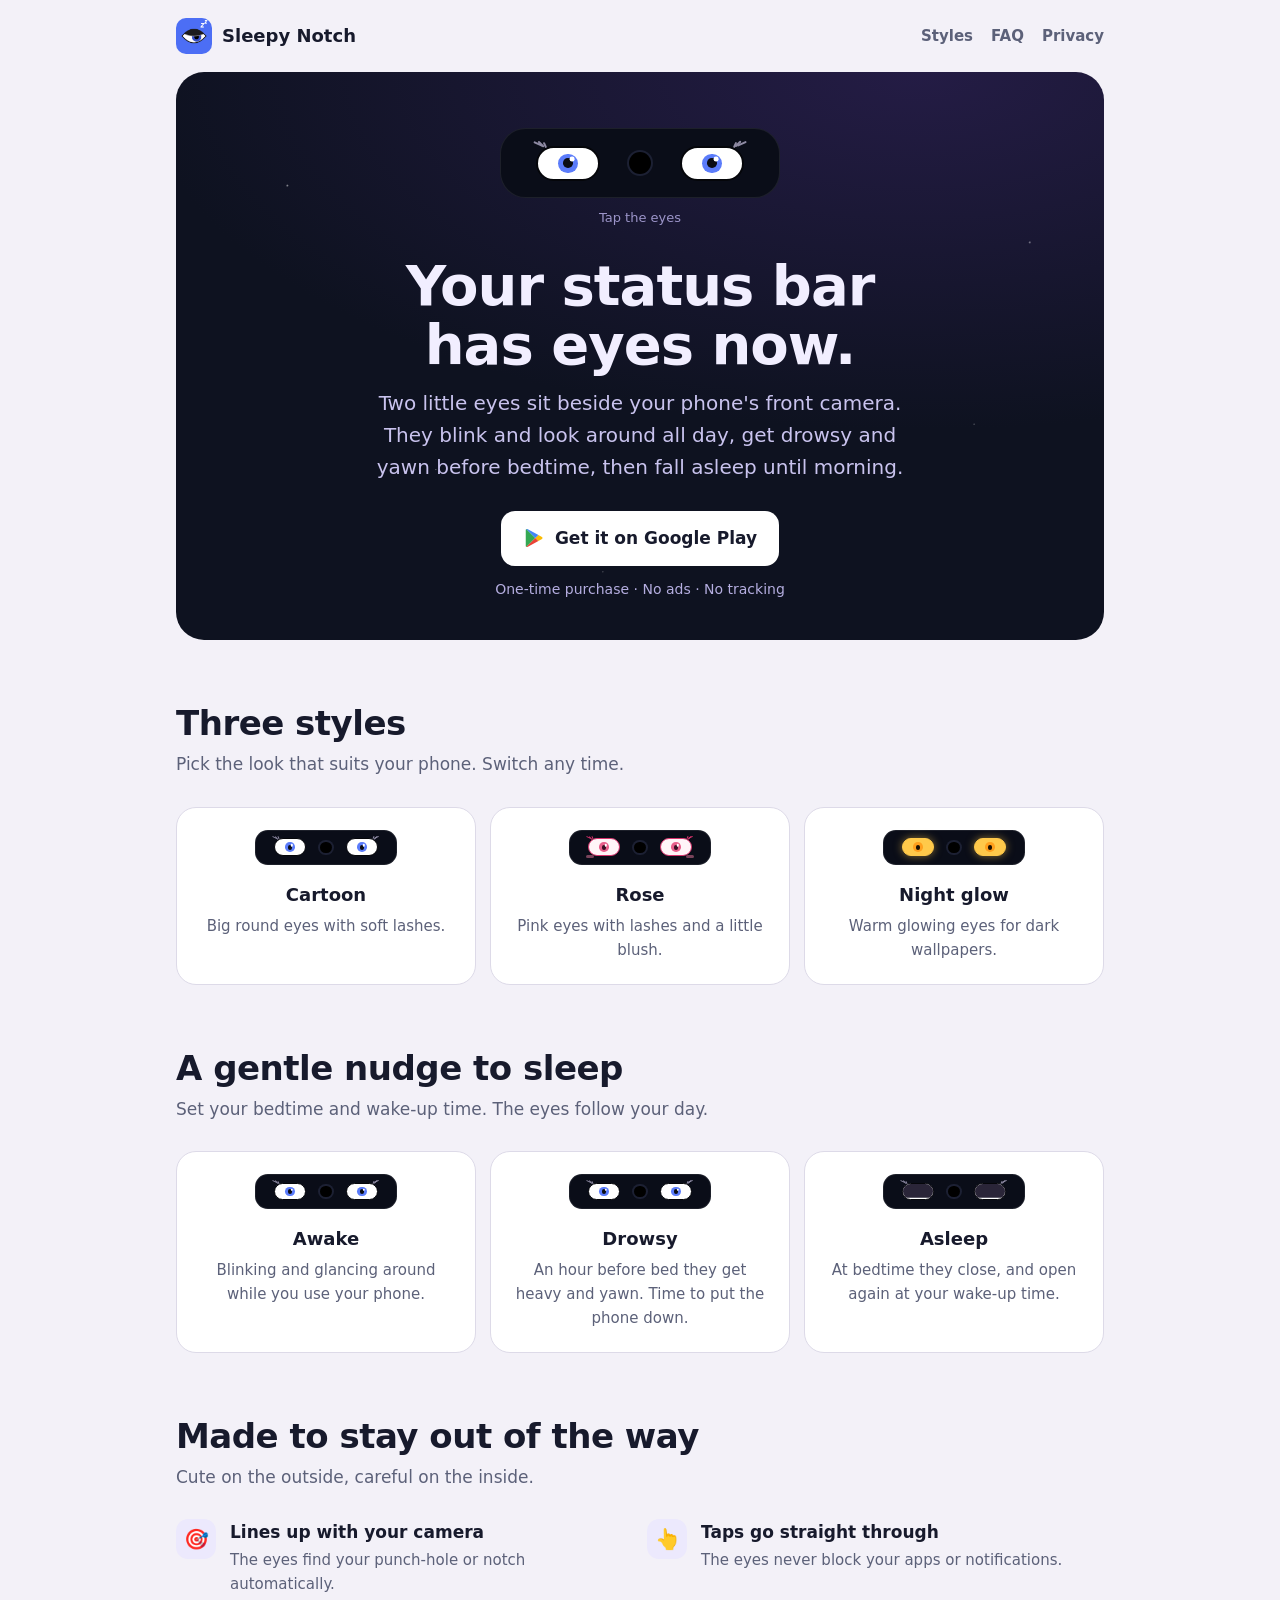
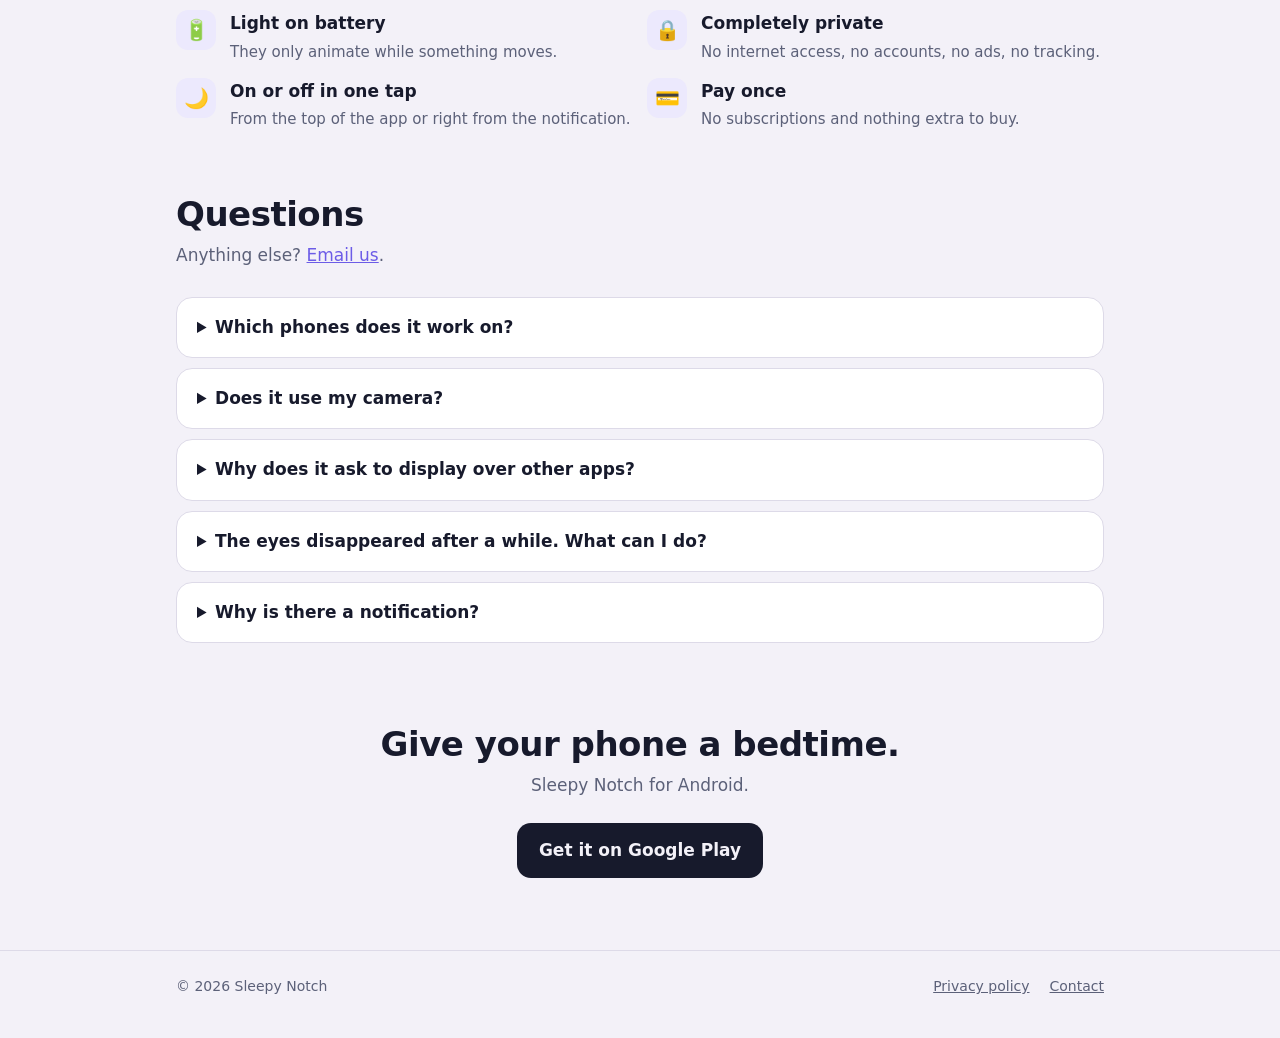
==== index.html @ b6901e7a "Sleepy Notch website: home page and privacy policy Co-Authored-By: Claude Opus 5.5 <noreply@anthropi" ====
<!doctype html>
<html lang="en">
<head>
<meta charset="utf-8">
<meta name="viewport" content="width=device-width, initial-scale=1">
<title>Sleepy Notch: eyes beside your camera</title>
<meta name="description" content="Cute eyes beside your phone's camera that blink, yawn and fall asleep at your bedtime. For Android.">
<meta name="theme-color" content="#0E1220">
<meta property="og:title" content="Sleepy Notch">
<meta property="og:description" content="Cute eyes beside your camera that blink, yawn and fall asleep at your bedtime.">
<meta property="og:image" content="assets/feature-graphic.png">
<link rel="icon" href="assets/icon.png">
<link rel="stylesheet" href="assets/style.css">
</head>
<body>
<div class="wrap">
  <header class="top">
    <a class="brand" href="./"><img src="assets/icon.png" alt="">Sleepy Notch</a>
    <nav>
      <a class="hide-sm" href="#styles">Styles</a>
      <a class="hide-sm" href="#faq">FAQ</a>
      <a href="privacy-policy.html">Privacy</a>
    </nav>
  </header>

  <main>
    <div class="hero">
      <span class="bar" style="--s:1.6" aria-label="Two cartoon eyes beside a camera. Tap to blink."></span>
      <p class="hint">Tap the eyes</p>
      <h1>Your status bar<br>has eyes now.</h1>
      <p class="lead">Two little eyes sit beside your phone's front camera. They blink and look around all day,
        get drowsy and yawn before bedtime, then fall asleep until morning.</p>
      <a class="play" href="https://play.google.com/store/apps/details?id=com.orbix.sleepynotch">
        <svg viewBox="0 0 24 24" aria-hidden="true"><path fill="#34A853" d="M3.6 2.3 13.4 12l-9.8 9.7c-.4-.2-.6-.6-.6-1.1V3.4c0-.5.2-.9.6-1.1Z"/><path fill="#FBBC04" d="m16.8 8.6-3.4 3.4 3.4 3.4 3.9-2.2c.8-.5.8-1.7 0-2.2l-3.9-2.4Z"/><path fill="#4285F4" d="M3.6 2.3c.3-.2.8-.2 1.2 0l12 6.3-3.4 3.4-9.8-9.7Z"/><path fill="#EA4335" d="M13.4 12l3.4 3.4-12 6.3c-.4.2-.9.2-1.2 0l9.8-9.7Z"/></svg>
        Get it on Google Play
      </a>
      <span class="price">One-time purchase · No ads · No tracking</span>
    </div>

    <section id="styles">
      <h2>Three styles</h2>
      <p class="sub">Pick the look that suits your phone. Switch any time.</p>
      <div class="styles">
        <div class="card style-card">
          <span class="bar" aria-label="Cartoon eyes"></span>
          <h3>Cartoon</h3>
          <p>Big round eyes with soft lashes.</p>
        </div>
        <div class="card style-card">
          <span class="bar rose" aria-label="Rose eyes"></span>
          <h3>Rose</h3>
          <p>Pink eyes with lashes and a little blush.</p>
        </div>
        <div class="card style-card">
          <span class="bar glow" aria-label="Night glow eyes"></span>
          <h3>Night glow</h3>
          <p>Warm glowing eyes for dark wallpapers.</p>
        </div>
      </div>
    </section>

    <section>
      <h2>A gentle nudge to sleep</h2>
      <p class="sub">Set your bedtime and wake-up time. The eyes follow your day.</p>
      <div class="day">
        <div class="card">
          <span class="bar" aria-label="Awake eyes"></span>
          <h3>Awake</h3>
          <p>Blinking and glancing around while you use your phone.</p>
        </div>
        <div class="card">
          <span class="bar drowsy" aria-label="Drowsy eyes"></span>
          <h3>Drowsy</h3>
          <p>An hour before bed they get heavy and yawn. Time to put the phone down.</p>
        </div>
        <div class="card">
          <span class="bar sleepy" aria-label="Sleeping eyes"></span>
          <h3>Asleep</h3>
          <p>At bedtime they close, and open again at your wake-up time.</p>
        </div>
      </div>
    </section>

    <section>
      <h2>Made to stay out of the way</h2>
      <p class="sub">Cute on the outside, careful on the inside.</p>
      <div class="features">
        <div class="feature"><div class="icon" aria-hidden="true">🎯</div><div><h3>Lines up with your camera</h3><p>The eyes find your punch-hole or notch automatically.</p></div></div>
        <div class="feature"><div class="icon" aria-hidden="true">👆</div><div><h3>Taps go straight through</h3><p>The eyes never block your apps or notifications.</p></div></div>
        <div class="feature"><div class="icon" aria-hidden="true">🔋</div><div><h3>Light on battery</h3><p>They only animate while something moves.</p></div></div>
        <div class="feature"><div class="icon" aria-hidden="true">🔒</div><div><h3>Completely private</h3><p>No internet access, no accounts, no ads, no tracking.</p></div></div>
        <div class="feature"><div class="icon" aria-hidden="true">🌙</div><div><h3>On or off in one tap</h3><p>From the top of the app or right from the notification.</p></div></div>
        <div class="feature"><div class="icon" aria-hidden="true">💳</div><div><h3>Pay once</h3><p>No subscriptions and nothing extra to buy.</p></div></div>
      </div>
    </section>

    <section id="faq">
      <h2>Questions</h2>
      <p class="sub">Anything else? <a href="mailto:shahzeb61518@gmail.com?subject=Sleepy%20Notch">Email us</a>.</p>
      <details>
        <summary>Which phones does it work on?</summary>
        <p>Android phones with a punch-hole or notch camera at the top of the screen.</p>
      </details>
      <details>
        <summary>Does it use my camera?</summary>
        <p>No. The eyes are drawn beside the camera hole. The camera is never opened.</p>
      </details>
      <details>
        <summary>Why does it ask to display over other apps?</summary>
        <p>That's how the eyes stay visible while you use other apps. Your taps still go to the app underneath.</p>
      </details>
      <details>
        <summary>The eyes disappeared after a while. What can I do?</summary>
        <p>Some phones stop background apps to save battery. In Sleepy Notch, tap <strong>Battery</strong> and set it to
          <strong>Unrestricted</strong>. On Xiaomi, Redmi and POCO phones, also allow <strong>Autostart</strong> and
          <strong>Pop-ups in background</strong> from the app.</p>
      </details>
      <details>
        <summary>Why is there a notification?</summary>
        <p>Android requires one while an app keeps something on screen. You can turn the eyes off right from it.</p>
      </details>
    </section>

    <div class="cta">
      <h2>Give your phone a bedtime.</h2>
      <p class="sub" style="margin: 0 auto 24px">Sleepy Notch for Android.</p>
      <a class="play" style="background: var(--text); color: var(--bg)" href="https://play.google.com/store/apps/details?id=com.orbix.sleepynotch">Get it on Google Play</a>
    </div>
  </main>
</div>

<footer>
  <div class="wrap">
    <span>© 2026 Sleepy Notch</span>
    <nav>
      <a href="privacy-policy.html">Privacy policy</a>
      <a href="mailto:shahzeb61518@gmail.com?subject=Sleepy%20Notch">Contact</a>
    </nav>
  </div>
</footer>
<script src="assets/eyes.js"></script>
</body>
</html>
---- assets/style.css ----
:root {
  --bg: #F3F1F8;
  --surface: #FFFFFF;
  --text: #171A2C;
  --muted: #5C6179;
  --border: #DDDAE8;
  --accent: #6C5CE7;
  --accent-soft: #ECE9FD;
  --rose: #D6336C;
  --night-1: #0E1220;
  --night-2: #241C45;
}
@media (prefers-color-scheme: dark) {
  :root {
    --bg: #0D1020;
    --surface: #161A2E;
    --text: #ECEEF6;
    --muted: #9EA4BE;
    --border: #2A2F4A;
    --accent: #A79BFF;
    --accent-soft: #231F45;
  }
}

* { box-sizing: border-box; }
html { -webkit-text-size-adjust: 100%; }
body {
  margin: 0;
  background: var(--bg);
  color: var(--text);
  font: 17px/1.6 system-ui, -apple-system, "Segoe UI", Roboto, sans-serif;
}
img { max-width: 100%; display: block; }
a { color: var(--accent); }
.wrap { max-width: 960px; margin: 0 auto; padding: 0 16px; }

/* Header */
.top { display: flex; align-items: center; justify-content: space-between; padding: 18px 0; }
.brand { display: flex; align-items: center; gap: 10px; color: inherit; text-decoration: none; font-weight: 800; font-size: 18px; }
.brand img { width: 36px; height: 36px; border-radius: 10px; }
.top nav { display: flex; gap: 18px; font-size: 15px; }
.top nav a { color: var(--muted); text-decoration: none; font-weight: 600; }
.top nav a:hover { color: var(--text); }

/* Hero */
.hero {
  background: radial-gradient(120% 90% at 80% 0%, var(--night-2), var(--night-1) 70%);
  color: #F1EEFF;
  border-radius: 28px;
  padding: 56px 24px 40px;
  text-align: center;
  position: relative;
  overflow: hidden;
}
.hero::before {
  /* A few stars. */
  content: "";
  position: absolute;
  inset: 0;
  background-image:
    radial-gradient(1.5px 1.5px at 12% 20%, #fff8, transparent),
    radial-gradient(1px 1px at 28% 70%, #fff6, transparent),
    radial-gradient(1.5px 1.5px at 64% 18%, #fff8, transparent),
    radial-gradient(1px 1px at 86% 62%, #fff6, transparent),
    radial-gradient(1px 1px at 46% 88%, #fff5, transparent),
    radial-gradient(1.5px 1.5px at 92% 30%, #fff7, transparent);
  pointer-events: none;
}
.hero > * { position: relative; }
.hero h1 { font-size: clamp(34px, 7vw, 56px); line-height: 1.05; letter-spacing: -1px; margin: 28px 0 12px; }
.hero p.lead { font-size: clamp(17px, 2.6vw, 20px); color: #C9C3EE; max-width: 560px; margin: 0 auto 28px; }
.hint { font-size: 13px; color: #9C95C9; margin-top: 10px; }

.play {
  display: inline-flex; align-items: center; gap: 10px;
  background: #fff; color: #171A2C; text-decoration: none;
  font-weight: 800; padding: 14px 22px; border-radius: 14px;
  transition: transform .15s ease;
}
.play:hover { transform: translateY(-2px); }
.play svg { width: 22px; height: 22px; }
.price { display: block; margin-top: 12px; font-size: 14px; color: #B5AEE0; }

/* The eyes, drawn in CSS to match the app */
.bar {
  --s: 1;
  display: inline-flex; align-items: center; justify-content: center;
  gap: calc(18px * var(--s));
  background: #0A0D18;
  border: 1px solid #ffffff14;
  height: calc(44px * var(--s));
  padding: 0 calc(22px * var(--s));
  border-radius: calc(16px * var(--s));
  cursor: pointer;
  user-select: none;
  -webkit-tap-highlight-color: transparent;
}
.cam { width: calc(14px * var(--s)); height: calc(14px * var(--s)); border-radius: 50%; background: #000; box-shadow: 0 0 0 2px #1C2033; }
.eye {
  --sclera: #fff; --iris: #5B7CFA; --pupil: #0B0D14; --lid: #2A2538; --outline: #05060A; --lash: #8E8AA3;
  position: relative;
  width: calc(40px * var(--s)); height: calc(22px * var(--s));
}
.ball {
  position: absolute; inset: 0;
  background: var(--sclera);
  border: max(1px, calc(1.3px * var(--s))) solid var(--outline);
  border-radius: 999px;
  overflow: hidden;
  display: grid; place-items: center;
}
.iris { width: calc(12px * var(--s)); height: calc(12px * var(--s)); border-radius: 50%; background: var(--iris); display: grid; place-items: center; position: relative; animation: look 7s ease-in-out infinite; }
.iris::before { content: ""; width: 50%; height: 50%; border-radius: 50%; background: var(--pupil); }
.iris::after { content: ""; position: absolute; left: 50%; top: 50%; width: calc(3px * var(--s)); height: calc(3px * var(--s)); border-radius: 50%; background: #fff; transform: translate(calc(-50% + 2.5px * var(--s)), calc(-50% - 2.5px * var(--s))); }
.lid {
  position: absolute; left: -25%; width: 150%; top: 0; height: 100%;
  background: var(--lid);
  transform: translateY(-100%);
  animation: blink 4.2s infinite;
}
.lash {
  position: absolute; width: max(1px, calc(1.4px * var(--s))); border-radius: 2px; background: var(--lash);
}
.eye .lash:nth-of-type(1) { height: calc(4px * var(--s)); top: calc(-2.5px * var(--s)); }
.eye .lash:nth-of-type(2) { height: calc(5px * var(--s)); top: calc(-3.3px * var(--s)); }
.eye .lash:nth-of-type(3) { height: calc(6px * var(--s)); top: calc(-4.1px * var(--s)); }
.eye.l .lash:nth-of-type(1) { left: calc(5px * var(--s)); transform: rotate(-25deg); }
.eye.l .lash:nth-of-type(2) { left: calc(2.8px * var(--s)); transform: rotate(-45deg); }
.eye.l .lash:nth-of-type(3) { left: calc(.6px * var(--s)); transform: rotate(-65deg); }
.eye.r .lash:nth-of-type(1) { right: calc(5px * var(--s)); transform: rotate(25deg); }
.eye.r .lash:nth-of-type(2) { right: calc(2.8px * var(--s)); transform: rotate(45deg); }
.eye.r .lash:nth-of-type(3) { right: calc(.6px * var(--s)); transform: rotate(65deg); }
.blush { display: none; position: absolute; bottom: calc(-3px * var(--s)); width: calc(9px * var(--s)); height: calc(4px * var(--s)); border-radius: 4px; background: rgba(255, 133, 170, .45); }
.eye.l .blush { left: calc(-2px * var(--s)); }
.eye.r .blush { right: calc(-2px * var(--s)); }

.rose .eye { --sclera: #FFF5F8; --iris: #E8608C; --pupil: #3A0F24; --lid: #7A3A5C; --outline: #D6336C; --lash: #D6336C; }
.rose .blush { display: block; }
.glow .eye { --sclera: #FFC94A; --iris: #FF9F1C; --pupil: #1A0F00; --lid: #05060A; --outline: #FFC94A; }
.glow .eye .ball { box-shadow: 0 0 calc(10px * var(--s)) #FFC94A88; }
.glow .lash, .glow .iris::after { display: none; }
.sleepy .lid { animation: none; transform: translateY(-8%); }

.bar.tap .lid { animation: tap .22s ease; }

@keyframes blink {
  0%, 90%, 100% { transform: translateY(-100%); }
  94% { transform: translateY(0); }
}
@keyframes tap {
  0%, 100% { transform: translateY(-100%); }
  40% { transform: translateY(0); }
}
@keyframes look {
  0%, 30%, 100% { transform: translateX(0); }
  40%, 55% { transform: translateX(calc(-6px * var(--s))); }
  65%, 80% { transform: translateX(calc(6px * var(--s))); }
}
@media (prefers-reduced-motion: reduce) {
  .lid, .iris { animation: none; }
  .bar.tap .lid { animation: none; }
}

/* Sections */
section { padding: 64px 0 0; }
h2 { font-size: clamp(26px, 4.4vw, 34px); letter-spacing: -.5px; line-height: 1.15; margin: 0 0 8px; }
.sub { color: var(--muted); margin: 0 0 28px; max-width: 620px; }

.styles { display: grid; grid-template-columns: repeat(3, 1fr); gap: 14px; }
.card {
  background: var(--surface);
  border: 1px solid var(--border);
  border-radius: 20px;
  padding: 22px;
}
.style-card { text-align: center; }
.style-card .bar { --s: .8; }
.style-card h3 { margin: 16px 0 4px; font-size: 18px; }
.style-card p { margin: 0; color: var(--muted); font-size: 15px; }

.features { display: grid; grid-template-columns: repeat(2, 1fr); gap: 14px; }
.feature { display: flex; gap: 14px; align-items: flex-start; }
.feature .icon { flex: none; width: 40px; height: 40px; border-radius: 12px; background: var(--accent-soft); display: grid; place-items: center; font-size: 20px; }
.feature h3 { margin: 0 0 2px; font-size: 17px; }
.feature p { margin: 0; color: var(--muted); font-size: 15px; }

.day { display: grid; grid-template-columns: repeat(3, 1fr); gap: 14px; }
.day .card { text-align: center; }
.day .bar { --s: .8; }
.day h3 { margin: 16px 0 4px; font-size: 18px; }
.day p { margin: 0; color: var(--muted); font-size: 15px; }
.drowsy .lid { animation: drowsy 3.6s ease-in-out infinite; }
@keyframes drowsy {
  0%, 100% { transform: translateY(-62%); }
  50% { transform: translateY(-30%); }
}

details { background: var(--surface); border: 1px solid var(--border); border-radius: 16px; padding: 16px 20px; margin-bottom: 10px; }
summary { font-weight: 700; cursor: pointer; }
details p { color: var(--muted); margin: 10px 0 0; }

.cta { text-align: center; padding: 72px 0 8px; }

footer { border-top: 1px solid var(--border); margin-top: 64px; padding: 24px 0 40px; color: var(--muted); font-size: 14px; }
footer .wrap { display: flex; flex-wrap: wrap; gap: 12px 24px; justify-content: space-between; }
footer nav { display: flex; gap: 20px; }
footer a { color: var(--muted); }

/* Privacy page */
.doc { max-width: 700px; margin: 0 auto; padding: 16px 16px 0; }
.doc h1 { font-size: clamp(30px, 6vw, 40px); line-height: 1.1; letter-spacing: -.5px; margin: 24px 0 4px; }
.doc h2 { font-size: 21px; margin: 32px 0 8px; }
.doc .updated { color: var(--muted); margin: 0 0 24px; }
.doc table { width: 100%; border-collapse: collapse; background: var(--surface); border: 1px solid var(--border); border-radius: 14px; overflow: hidden; font-size: 16px; }
.doc th, .doc td { text-align: left; padding: 12px 14px; border-bottom: 1px solid var(--border); vertical-align: top; }
.doc tr:last-child td { border-bottom: 0; }

@media (max-width: 720px) {
  .styles, .day, .features { grid-template-columns: 1fr; }
  .top nav a.hide-sm { display: none; }
  .hero { border-radius: 22px; padding: 44px 16px 32px; }
}
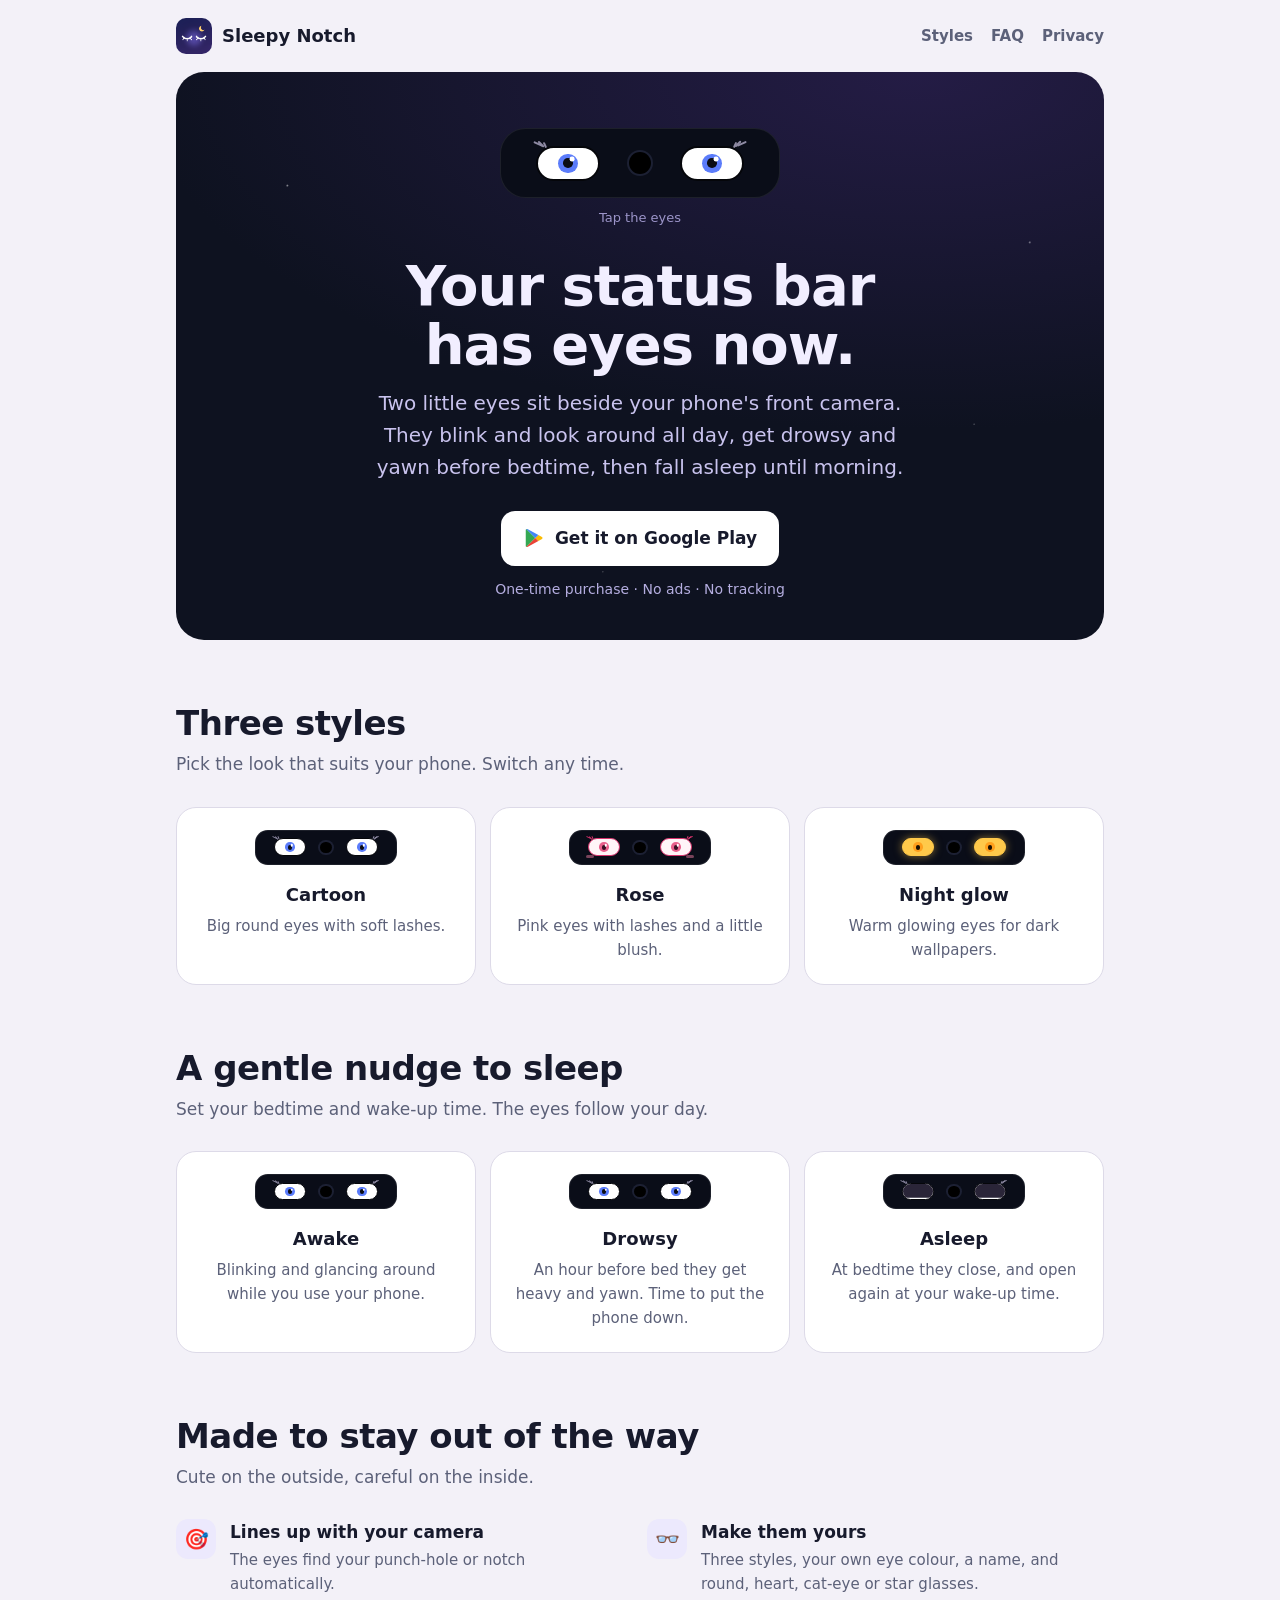
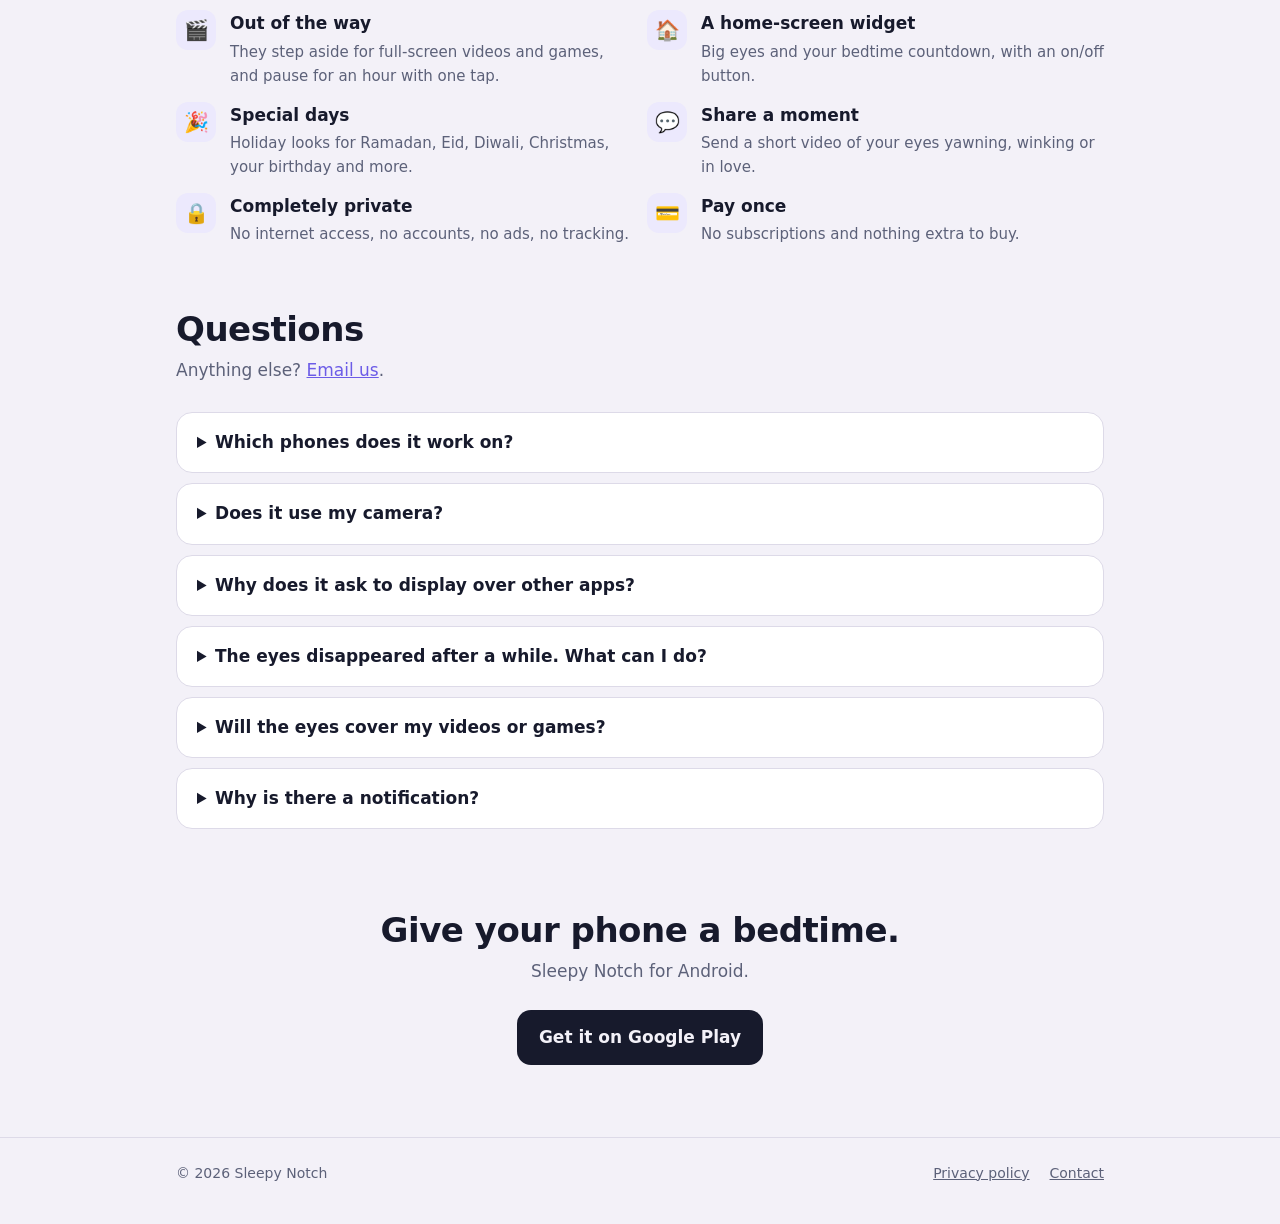
==== commit d34526ca: "Website: new features, full-screen FAQ, new feature graphic Co-Authored-By: Claude Opus 5.5 <noreply" ====
--- a/index.html
+++ b/index.html
@@ -86,17 +86,19 @@
       <p class="sub">Cute on the outside, careful on the inside.</p>
       <div class="features">
         <div class="feature"><div class="icon" aria-hidden="true">🎯</div><div><h3>Lines up with your camera</h3><p>The eyes find your punch-hole or notch automatically.</p></div></div>
-        <div class="feature"><div class="icon" aria-hidden="true">👆</div><div><h3>Taps go straight through</h3><p>The eyes never block your apps or notifications.</p></div></div>
-        <div class="feature"><div class="icon" aria-hidden="true">🔋</div><div><h3>Light on battery</h3><p>They only animate while something moves.</p></div></div>
+        <div class="feature"><div class="icon" aria-hidden="true">👓</div><div><h3>Make them yours</h3><p>Three styles, your own eye colour, a name, and round, heart, cat-eye or star glasses.</p></div></div>
+        <div class="feature"><div class="icon" aria-hidden="true">🎬</div><div><h3>Out of the way</h3><p>They step aside for full-screen videos and games, and pause for an hour with one tap.</p></div></div>
+        <div class="feature"><div class="icon" aria-hidden="true">🏠</div><div><h3>A home-screen widget</h3><p>Big eyes and your bedtime countdown, with an on/off button.</p></div></div>
+        <div class="feature"><div class="icon" aria-hidden="true">🎉</div><div><h3>Special days</h3><p>Holiday looks for Ramadan, Eid, Diwali, Christmas, your birthday and more.</p></div></div>
+        <div class="feature"><div class="icon" aria-hidden="true">💬</div><div><h3>Share a moment</h3><p>Send a short video of your eyes yawning, winking or in love.</p></div></div>
         <div class="feature"><div class="icon" aria-hidden="true">🔒</div><div><h3>Completely private</h3><p>No internet access, no accounts, no ads, no tracking.</p></div></div>
-        <div class="feature"><div class="icon" aria-hidden="true">🌙</div><div><h3>On or off in one tap</h3><p>From the top of the app or right from the notification.</p></div></div>
         <div class="feature"><div class="icon" aria-hidden="true">💳</div><div><h3>Pay once</h3><p>No subscriptions and nothing extra to buy.</p></div></div>
       </div>
     </section>
 
     <section id="faq">
       <h2>Questions</h2>
-      <p class="sub">Anything else? <a href="mailto:shahzeb61518@gmail.com?subject=Sleepy%20Notch">Email us</a>.</p>
+      <p class="sub">Anything else? <a href="mailto:zohaibnawaz9966@gmail.com?subject=Sleepy%20Notch">Email us</a>.</p>
       <details>
         <summary>Which phones does it work on?</summary>
         <p>Android phones with a punch-hole or notch camera at the top of the screen.</p>
@@ -114,6 +116,10 @@
         <p>Some phones stop background apps to save battery. In Sleepy Notch, tap <strong>Battery</strong> and set it to
           <strong>Unrestricted</strong>. On Xiaomi, Redmi and POCO phones, also allow <strong>Autostart</strong> and
           <strong>Pop-ups in background</strong> from the app.</p>
+      </details>
+      <details>
+        <summary>Will the eyes cover my videos or games?</summary>
+        <p>No. When an app goes full screen, the eyes step aside and come back when you leave. You can also pause them for an hour from the notification.</p>
       </details>
       <details>
         <summary>Why is there a notification?</summary>
@@ -134,7 +140,7 @@
     <span>© 2026 Sleepy Notch</span>
     <nav>
       <a href="privacy-policy.html">Privacy policy</a>
-      <a href="mailto:shahzeb61518@gmail.com?subject=Sleepy%20Notch">Contact</a>
+      <a href="mailto:zohaibnawaz9966@gmail.com?subject=Sleepy%20Notch">Contact</a>
     </nav>
   </div>
 </footer>
